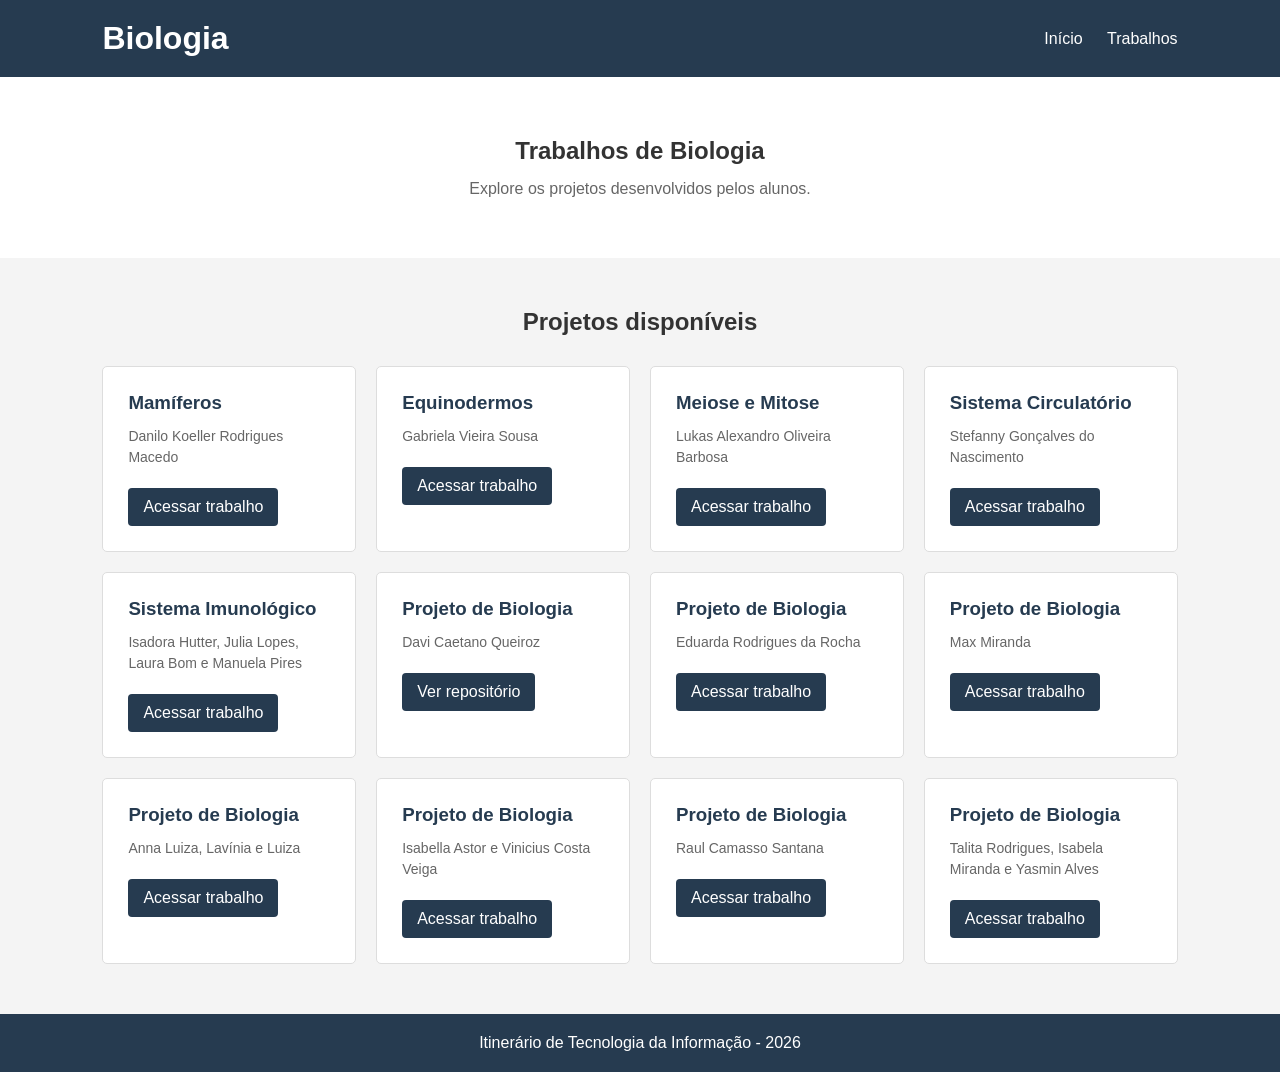
==== biologia.html @ bcb8fa66 "Atualiza projeto do site" ====
<!DOCTYPE html>
<html lang="pt-br">
<head>
    <meta charset="UTF-8">
    <meta name="viewport" content="width=device-width, initial-scale=1.0">
    <title>Biologia | Itinerário de TI</title>
    <link rel="stylesheet" href="css/biologia.css">
</head>

<body>

<header>
    <h1>Biologia</h1>
    <nav>
        <a href="index.html">Início</a>
        <a href="#trabalhos">Trabalhos</a>
    </nav>
</header>

<main>

    <section class="introducao">
        <h2>Trabalhos de Biologia</h2>
        <p>Explore os projetos desenvolvidos pelos alunos.</p>
    </section>

    <section class="trabalhos" id="trabalhos">

        <h2>Projetos disponíveis</h2>

        <div class="container">

            <div class="card">
                <h3>Mamíferos</h3>
                <p>Danilo Koeller Rodrigues Macedo</p>
                <a href="https://08dkrm.github.io/mamiferos/" target="_blank">Acessar trabalho</a>
            </div>

            <div class="card">
                <h3>Equinodermos</h3>
                <p>Gabriela Vieira Sousa</p>
                <a href="https://gabrivs9.github.io/site-equinodermos/" target="_blank">Acessar trabalho</a>
            </div>

            <div class="card">
                <h3>Meiose e Mitose</h3>
                <p>Lukas Alexandro Oliveira Barbosa</p>
                <a href="https://luk4soliveira.github.io/meiose-e-mitose/" target="_blank">Acessar trabalho</a>
            </div>

            <div class="card">
                <h3>Sistema Circulatório</h3>
                <p>Stefanny Gonçalves do Nascimento</p>
                <a href="https://fuscapreto241.github.io/Sistema-Circulatorio/" target="_blank">Acessar trabalho</a>
            </div>

            <div class="card">
                <h3>Sistema Imunológico</h3>
                <p>Isadora Hutter, Julia Lopes, Laura Bom e Manuela Pires</p>
                <a href="https://nbom56794-tech.github.io/Trabalho-do-sistema-imunologico/" target="_blank">Acessar trabalho</a>
            </div>

            <div class="card">
                <h3>Projeto de Biologia</h3>
                <p>Davi Caetano Queiroz</p>
                <a href="https://github.com/daviqueirozsl67-gif/site-de-biologia" target="_blank">Ver repositório</a>
            </div>

            <div class="card">
                <h3>Projeto de Biologia</h3>
                <p>Eduarda Rodrigues da Rocha</p>
                <a href="https://eduardarodriguesrocha01-sudo.github.io/betobio/index.html" target="_blank">Acessar trabalho</a>
            </div>

            <div class="card">
                <h3>Projeto de Biologia</h3>
                <p>Max Miranda</p>
                <a href="https://nightlivs.github.io/pgbio/" target="_blank">Acessar trabalho</a>
            </div>

            <div class="card">
                <h3>Projeto de Biologia</h3>
                <p>Anna Luiza, Lavínia e Luiza</p>
                <a href="https://annafreitas1605.github.io/site-de-biologia/" target="_blank">Acessar trabalho</a>
            </div>

            <div class="card">
                <h3>Projeto de Biologia</h3>
                <p>Isabella Astor e Vinicius Costa Veiga</p>
                <a href="https://vei-golas.github.io/Site-de-Biologia/" target="_blank">Acessar trabalho</a>
            </div>

            <div class="card">
                <h3>Projeto de Biologia</h3>
                <p>Raul Camasso Santana</p>
                <a href="https://raulcamassos-code.github.io/site-biologia/" target="_blank">Acessar trabalho</a>
            </div>

            <div class="card">
                <h3>Projeto de Biologia</h3>
                <p>Talita Rodrigues, Isabela Miranda e Yasmin Alves</p>
                <a href="https://alvesferreirayasmin4-beep.github.io/site-de-biologia/" target="_blank">Acessar trabalho</a>
            </div>

        </div>
    </section>

</main>

<footer>
    <p>Itinerário de Tecnologia da Informação - 2026</p>
</footer>

</body>
</html>
---- css/biologia.css ----
* {
    margin: 0;
    padding: 0;
    box-sizing: border-box;
}

body {
    font-family: Arial, sans-serif;
    background: #f4f4f4;
    color: #333;
}

header {
    background: #263b50;
    color: white;
    padding: 20px 8%;
    display: flex;
    justify-content: space-between;
    align-items: center;
}

nav a {
    color: white;
    text-decoration: none;
    margin-left: 20px;
}

nav a:hover {
    color: #a8d5b5;
}

.introducao {
    background: white;
    text-align: center;
    padding: 60px 20px;
}

.introducao h2 {
    margin-bottom: 15px;
}

.introducao p {
    color: #666;
}

.trabalhos {
    padding: 50px 8%;
}

.trabalhos > h2 {
    text-align: center;
    margin-bottom: 30px;
}

.container {
    display: grid;
    grid-template-columns: repeat(auto-fit, minmax(250px, 1fr));
    gap: 20px;
}

.card {
    position: relative;
    overflow: hidden;
    background: white;
    padding: 25px;
    border: 1px solid #ddd;
    border-radius: 5px;
    transition: 0.3s ease;
}

/* Sobreposição */
.card::before {
    content: "";
    position: absolute;
    left: 0;
    top: 0;
    width: 100%;
    height: 4px;
    background: #47865c;
    transform: scaleX(0);
    transform-origin: left;
    transition: 0.3s ease;
}

.card:hover {
    transform: translateY(-5px);
    box-shadow: 0 6px 15px rgba(0, 0, 0, 0.12);
}

.card:hover::before {
    transform: scaleX(1);
}

.card h3 {
    margin-bottom: 12px;
    color: #263b50;
}

.card p {
    font-size: 14px;
    color: #666;
    line-height: 1.5;
    margin-bottom: 20px;
}

.card a {
    display: inline-block;
    background: #263b50;
    color: white;
    padding: 10px 15px;
    border-radius: 4px;
    text-decoration: none;
    transition: 0.3s;
}

.card a:hover {
    background: #47865c;
    transform: translateY(-2px);
}

footer {
    background: #263b50;
    color: white;
    padding: 20px;
    text-align: center;
}

@media (max-width: 600px) {
    header {
        flex-direction: column;
        gap: 15px;
    }

    nav a {
        margin: 0 8px;
    }
}
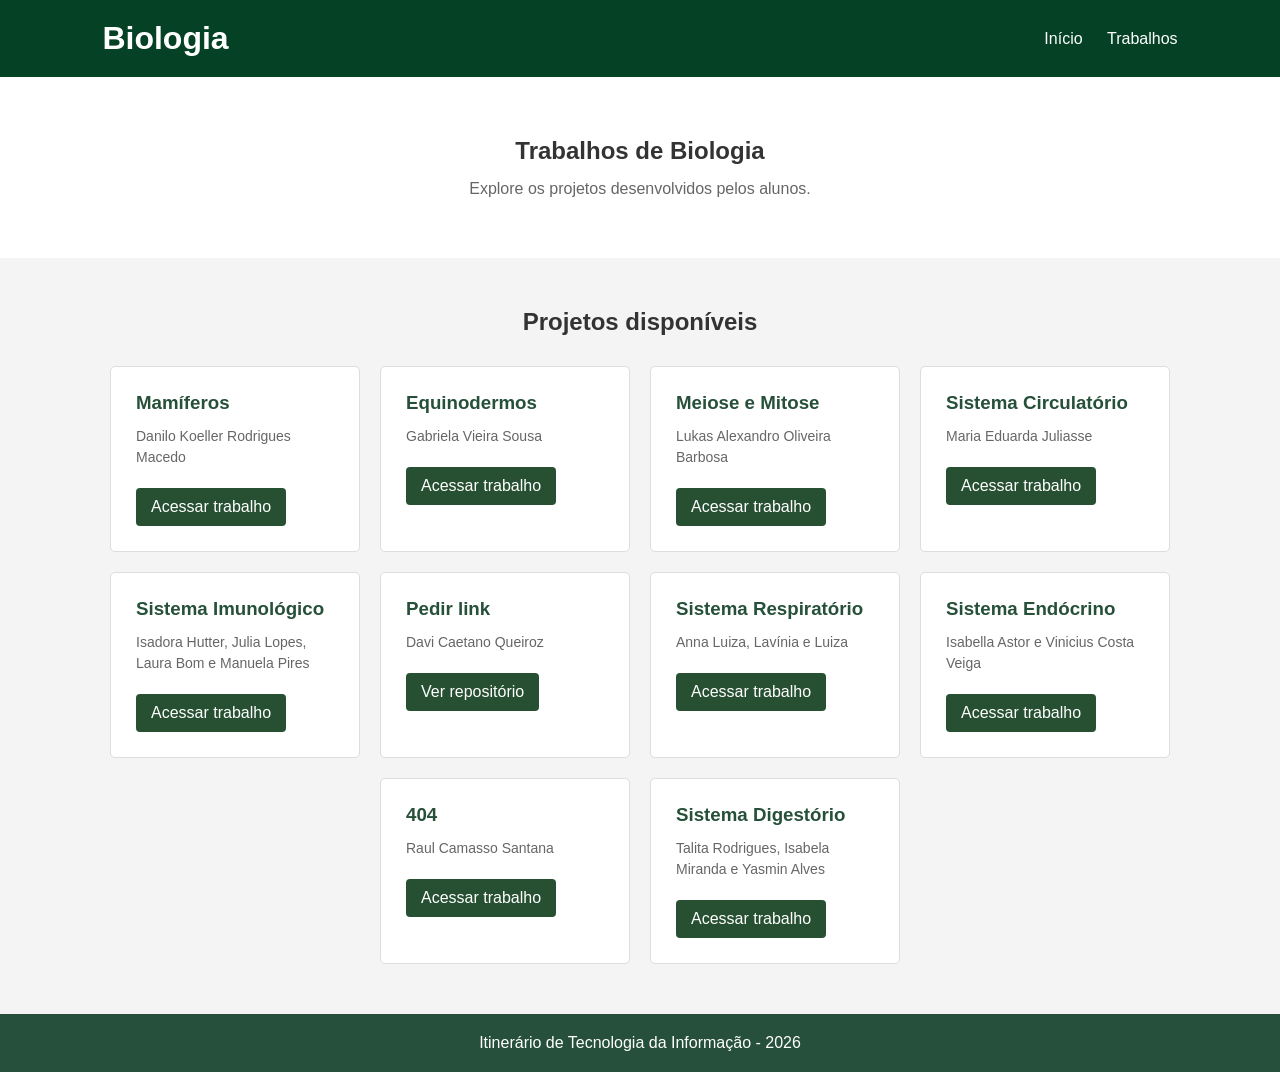
==== commit 336b5caa: "16/11" ====
--- a/biologia.html
+++ b/biologia.html
@@ -51,7 +51,7 @@
 
             <div class="card">
                 <h3>Sistema Circulatório</h3>
-                <p>Stefanny Gonçalves do Nascimento</p>
+                <p>Maria Eduarda Juliasse</p>
                 <a href="https://fuscapreto241.github.io/Sistema-Circulatorio/" target="_blank">Acessar trabalho</a>
             </div>
 
@@ -62,43 +62,34 @@
             </div>
 
             <div class="card">
-                <h3>Projeto de Biologia</h3>
+                <h3>Pedir link</h3>
                 <p>Davi Caetano Queiroz</p>
                 <a href="https://github.com/daviqueirozsl67-gif/site-de-biologia" target="_blank">Ver repositório</a>
             </div>
 
-            <div class="card">
-                <h3>Projeto de Biologia</h3>
-                <p>Eduarda Rodrigues da Rocha</p>
-                <a href="https://eduardarodriguesrocha01-sudo.github.io/betobio/index.html" target="_blank">Acessar trabalho</a>
-            </div>
 
             <div class="card">
-                <h3>Projeto de Biologia</h3>
-                <p>Max Miranda</p>
-                <a href="https://nightlivs.github.io/pgbio/" target="_blank">Acessar trabalho</a>
-            </div>
-
-            <div class="card">
-                <h3>Projeto de Biologia</h3>
+                <h3>Sistema Respiratório</h3>
                 <p>Anna Luiza, Lavínia e Luiza</p>
                 <a href="https://annafreitas1605.github.io/site-de-biologia/" target="_blank">Acessar trabalho</a>
             </div>
 
             <div class="card">
-                <h3>Projeto de Biologia</h3>
+                <h3>Sistema Endócrino</h3>
                 <p>Isabella Astor e Vinicius Costa Veiga</p>
                 <a href="https://vei-golas.github.io/Site-de-Biologia/" target="_blank">Acessar trabalho</a>
             </div>
 
             <div class="card">
-                <h3>Projeto de Biologia</h3>
+                <h3>404</h3>
                 <p>Raul Camasso Santana</p>
                 <a href="https://raulcamassos-code.github.io/site-biologia/" target="_blank">Acessar trabalho</a>
             </div>
 
             <div class="card">
-                <h3>Projeto de Biologia</h3>
+                <h3>
+                    Sistema Digestório
+                </h3>
                 <p>Talita Rodrigues, Isabela Miranda e Yasmin Alves</p>
                 <a href="https://alvesferreirayasmin4-beep.github.io/site-de-biologia/" target="_blank">Acessar trabalho</a>
             </div>
--- a/css/biologia.css
+++ b/css/biologia.css
@@ -4,7 +4,9 @@
     padding: 0;
     box-sizing: border-box;
 }
-
+html{
+    scroll-behavior: smooth;
+}
 body {
     font-family: Arial, sans-serif;
     background: #f4f4f4;
@@ -12,7 +14,7 @@
 }
 
 header {
-    background: #263b50;
+    background: #054225;
     color: white;
     padding: 20px 8%;
     display: flex;
@@ -27,7 +29,7 @@
 }
 
 nav a:hover {
-    color: #a8d5b5;
+    color: #296d3c;
 }
 
 .introducao {
@@ -54,18 +56,25 @@
 }
 
 .container {
-    display: grid;
-    grid-template-columns: repeat(auto-fit, minmax(250px, 1fr));
+    display: flex;
+    flex-wrap: wrap;
+    justify-content: center;
     gap: 20px;
 }
 
 .card {
     position: relative;
     overflow: hidden;
+
+
     background: white;
     padding: 25px;
+
     border: 1px solid #ddd;
     border-radius: 5px;
+
+    flex: 0 1 250px;
+
     transition: 0.3s ease;
 }
 
@@ -77,13 +86,14 @@
     top: 0;
     width: 100%;
     height: 4px;
-    background: #47865c;
+    background: #03561f;
     transform: scaleX(0);
     transform-origin: left;
     transition: 0.3s ease;
 }
 
 .card:hover {
+    background-color: #0bff4c76;
     transform: translateY(-5px);
     box-shadow: 0 6px 15px rgba(0, 0, 0, 0.12);
 }
@@ -94,7 +104,7 @@
 
 .card h3 {
     margin-bottom: 12px;
-    color: #263b50;
+    color: #26503a;
 }
 
 .card p {
@@ -106,7 +116,7 @@
 
 .card a {
     display: inline-block;
-    background: #263b50;
+    background: #265031;
     color: white;
     padding: 10px 15px;
     border-radius: 4px;
@@ -120,7 +130,7 @@
 }
 
 footer {
-    background: #263b50;
+    background: #26503c;
     color: white;
     padding: 20px;
     text-align: center;
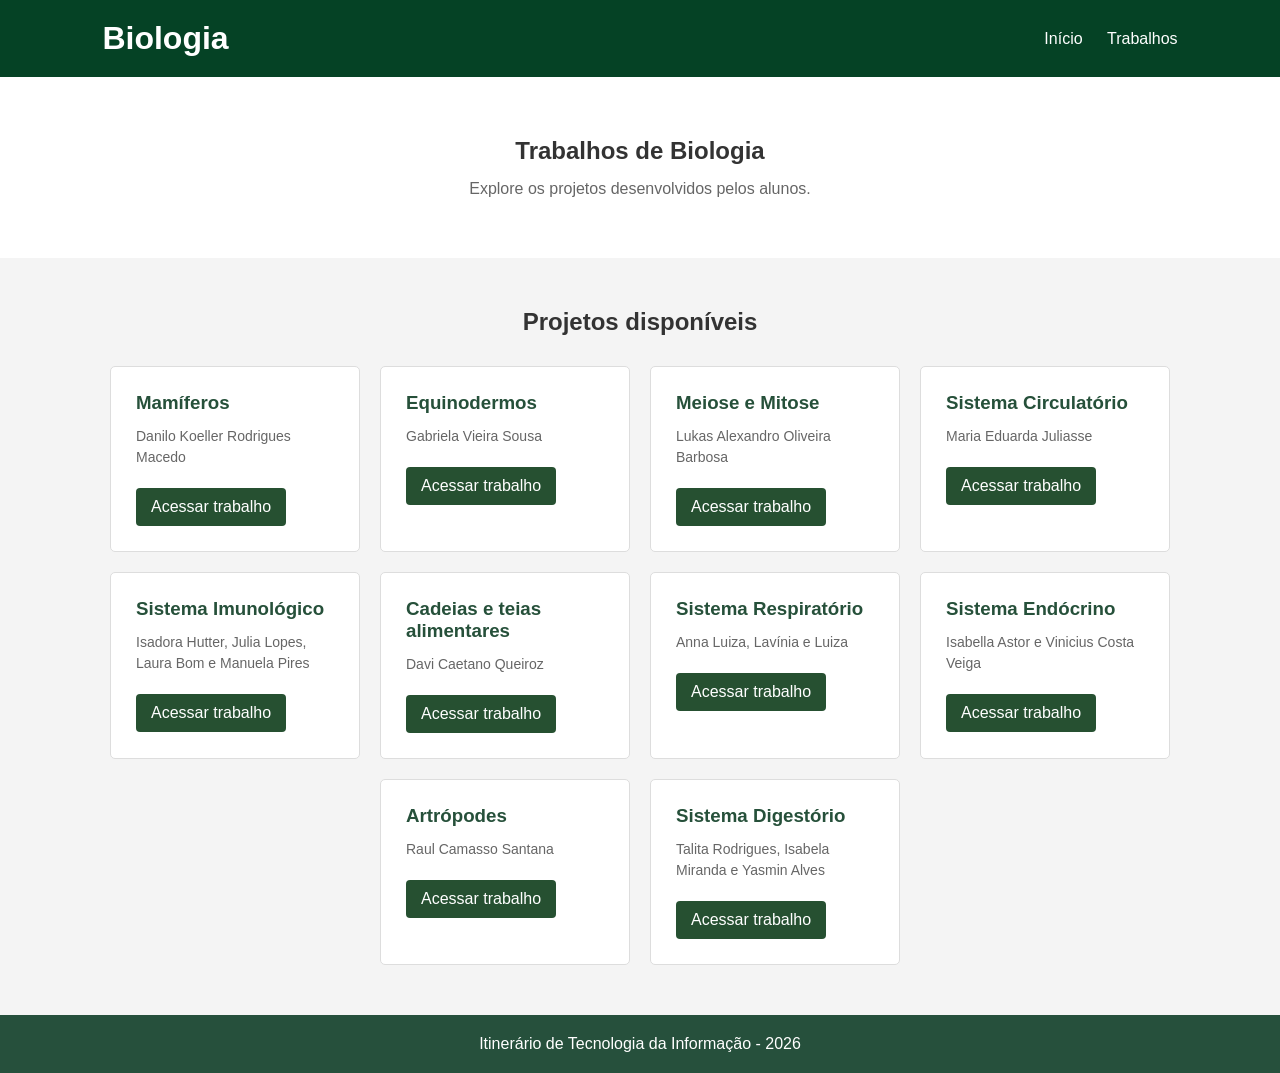
==== commit c74bb48a: "17/11" ====
--- a/biologia.html
+++ b/biologia.html
@@ -6,6 +6,7 @@
     <meta name="viewport" content="width=device-width, initial-scale=1.0">
     <title>Biologia | Itinerário de TI</title>
     <link rel="stylesheet" href="css/biologia.css">
+    <link rel="shortcut icon" href="imagens/favicon.png" type="image/x-icon">
 </head>
 
 <body>
@@ -62,9 +63,9 @@
             </div>
 
             <div class="card">
-                <h3>Pedir link</h3>
+                <h3>Cadeias e teias alimentares</h3>
                 <p>Davi Caetano Queiroz</p>
-                <a href="https://github.com/daviqueirozsl67-gif/site-de-biologia" target="_blank">Ver repositório</a>
+                <a href="https://daviqueirozsl67-gif.github.io/site-de-biologia/" target="_blank">Acessar trabalho</a>
             </div>
 
 
@@ -81,9 +82,9 @@
             </div>
 
             <div class="card">
-                <h3>404</h3>
+                <h3>Artrópodes</h3>
                 <p>Raul Camasso Santana</p>
-                <a href="https://raulcamassos-code.github.io/site-biologia/" target="_blank">Acessar trabalho</a>
+                <a href="https://raulcamassos-code.github.io/site-de-artropodes/index.html" target="_blank">Acessar trabalho</a>
             </div>
 
             <div class="card">
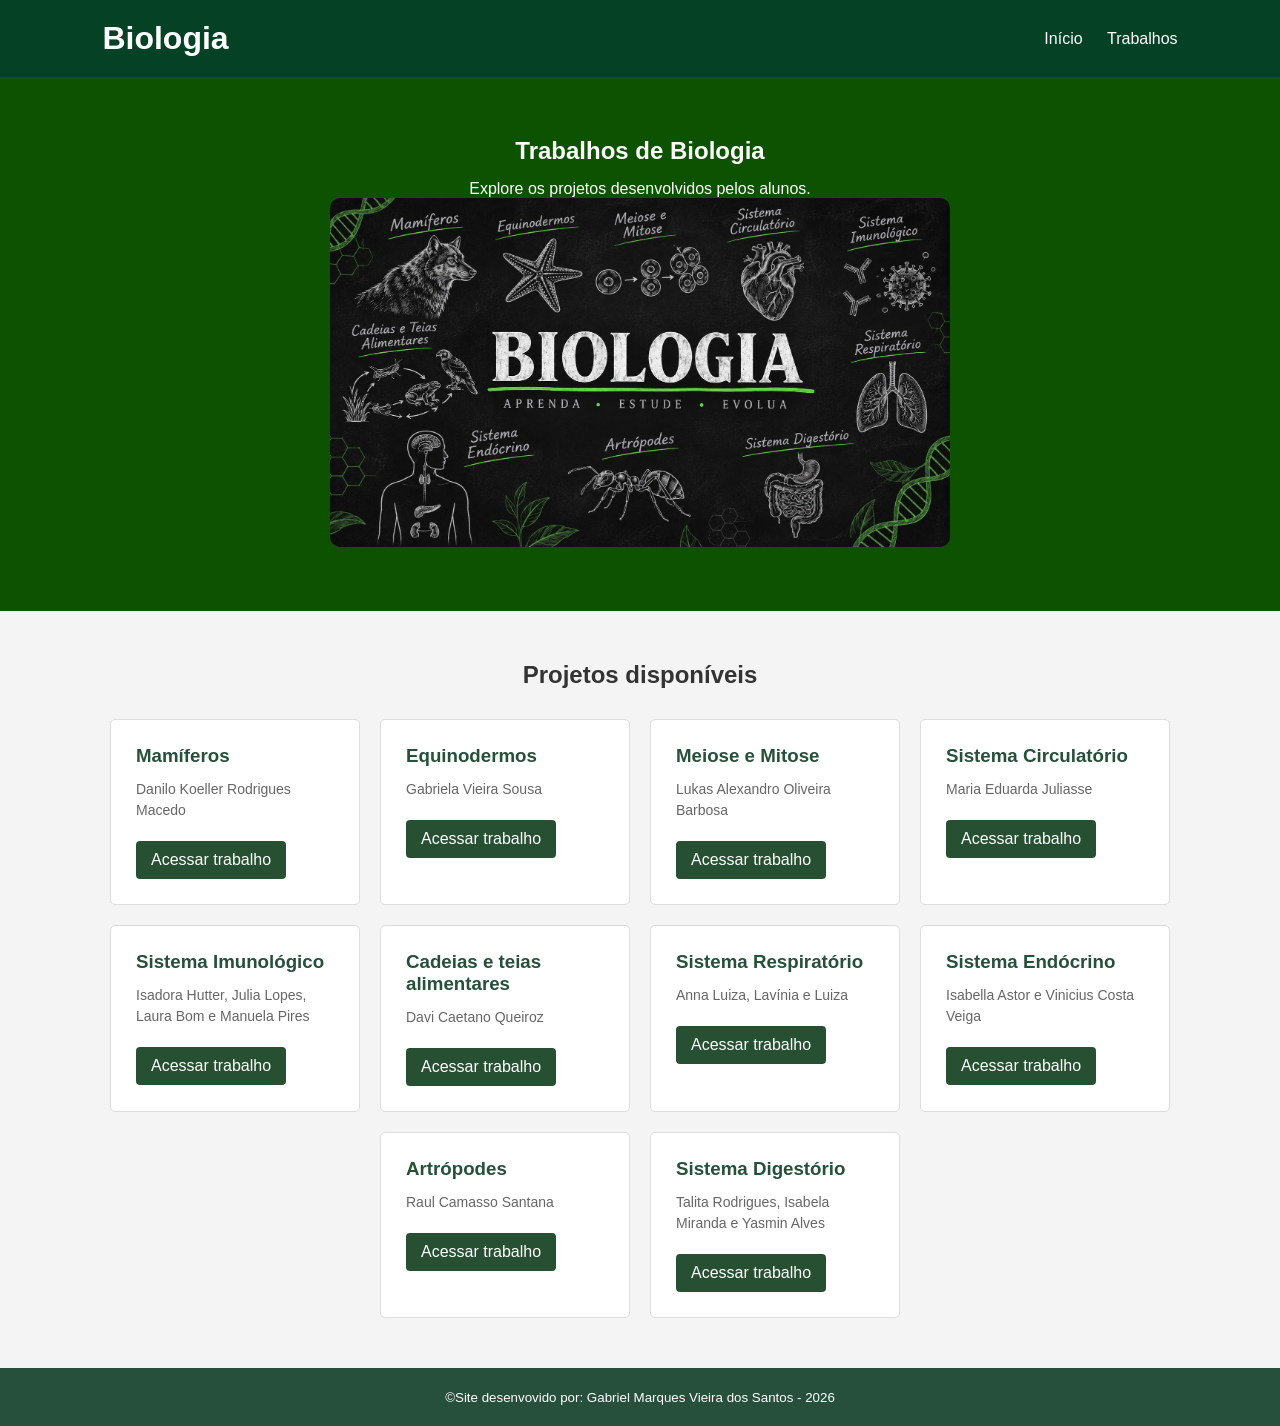
==== commit 849ee2b6: "23/11 12:08" ====
--- a/biologia.html
+++ b/biologia.html
@@ -24,6 +24,9 @@
     <section class="introducao">
         <h2>Trabalhos de Biologia</h2>
         <p>Explore os projetos desenvolvidos pelos alunos.</p>
+        <div class="biologia">
+            <img src="imagens/Infográfico de Biologia em Chalkboard.png" alt="introdução biologia">
+        </div>
     </section>
 
     <section class="trabalhos" id="trabalhos">
@@ -101,7 +104,7 @@
 </main>
 
 <footer>
-    <p>Itinerário de Tecnologia da Informação - 2026</p>
+     <small>&copy;Site desenvovido por: Gabriel Marques Vieira dos Santos - 2026</small>
 </footer>
 
 </body>
--- a/css/biologia.css
+++ b/css/biologia.css
@@ -33,17 +33,24 @@
 }
 
 .introducao {
-    background: white;
+    background:  rgb(13, 82, 1);;
     text-align: center;
     padding: 60px 20px;
+}
+.biologia img{
+    width: 50%;
+    height: auto;
+    object-fit: cover;
+    border-radius: 10px;
 }
 
 .introducao h2 {
     margin-bottom: 15px;
+    color: white;
 }
 
 .introducao p {
-    color: #666;
+    color: #ffffff;
 }
 
 .trabalhos {
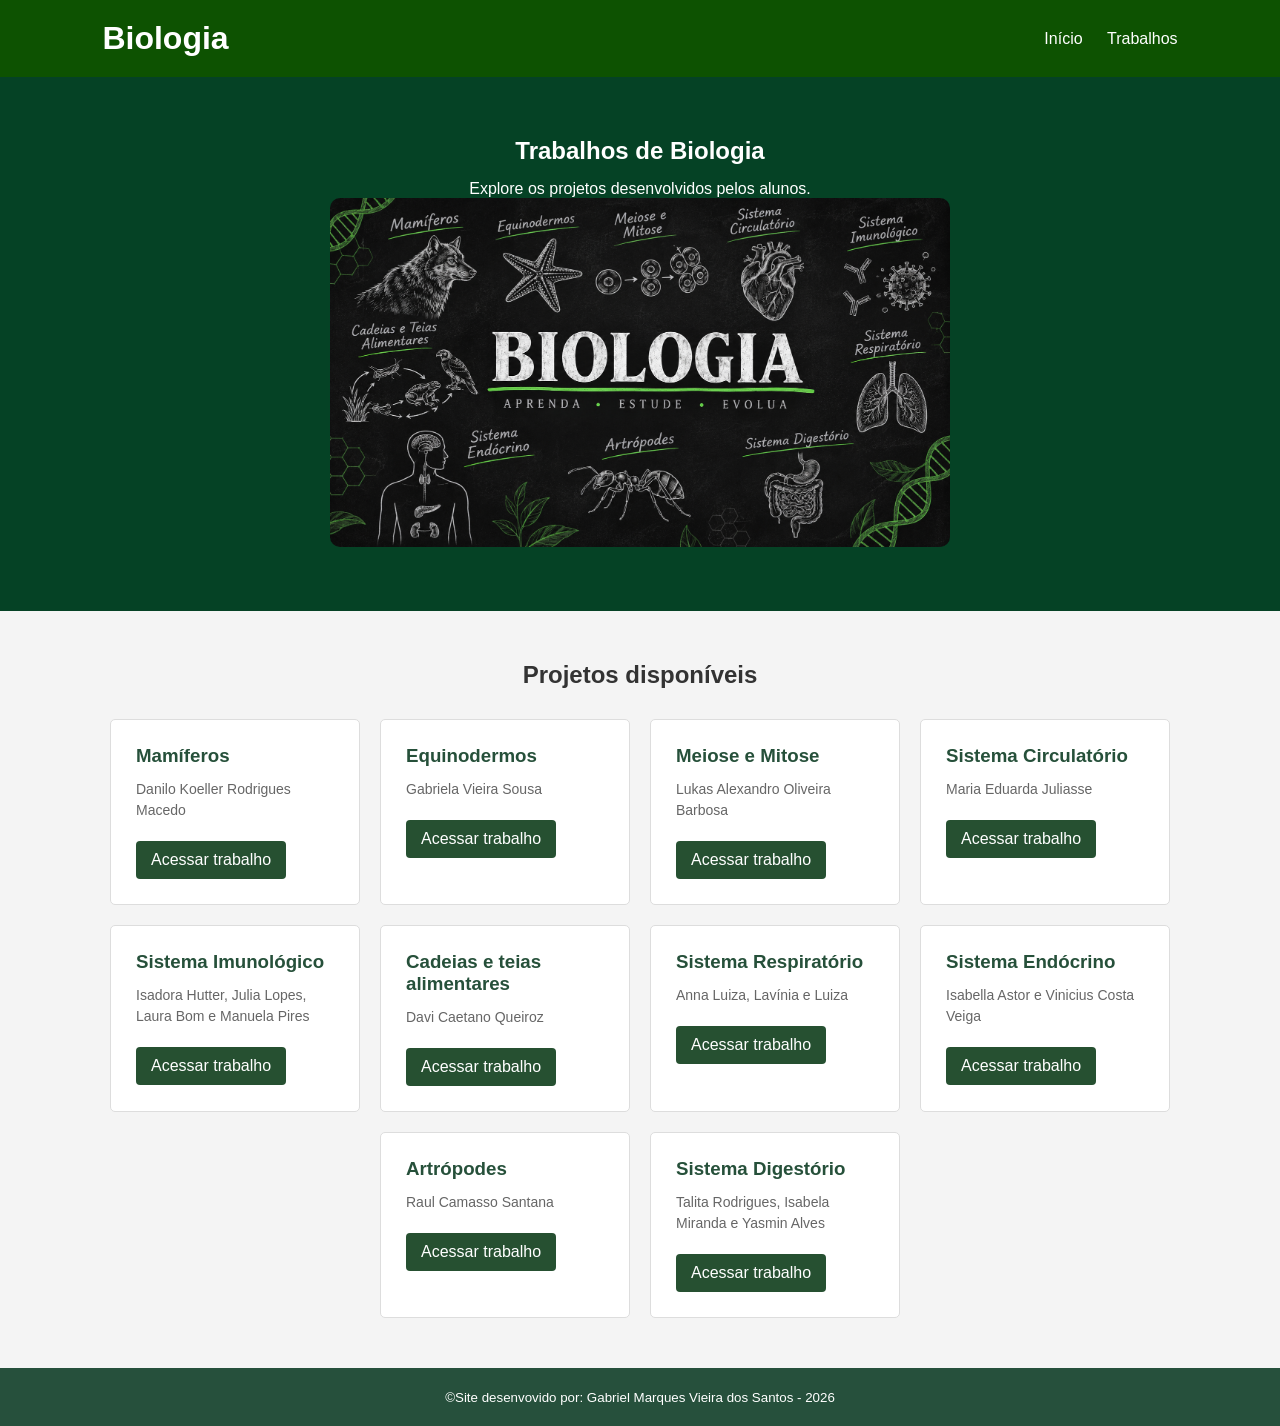
==== commit 14de43de: "24/11 01:51" ====
--- a/biologia.html
+++ b/biologia.html
@@ -38,56 +38,56 @@
             <div class="card">
                 <h3>Mamíferos</h3>
                 <p>Danilo Koeller Rodrigues Macedo</p>
-                <a href="https://08dkrm.github.io/mamiferos/" target="_blank">Acessar trabalho</a>
+                <a href="https://08dkrm.github.io/mamiferos/" target="_self">Acessar trabalho</a>
             </div>
 
             <div class="card">
                 <h3>Equinodermos</h3>
                 <p>Gabriela Vieira Sousa</p>
-                <a href="https://gabrivs9.github.io/site-equinodermos/" target="_blank">Acessar trabalho</a>
+                <a href="https://gabrivs9.github.io/site-equinodermos/" target="_self">Acessar trabalho</a>
             </div>
 
             <div class="card">
                 <h3>Meiose e Mitose</h3>
                 <p>Lukas Alexandro Oliveira Barbosa</p>
-                <a href="https://luk4soliveira.github.io/meiose-e-mitose/" target="_blank">Acessar trabalho</a>
+                <a href="https://luk4soliveira.github.io/meiose-e-mitose/" target="_self">Acessar trabalho</a>
             </div>
 
             <div class="card">
                 <h3>Sistema Circulatório</h3>
                 <p>Maria Eduarda Juliasse</p>
-                <a href="https://fuscapreto241.github.io/Sistema-Circulatorio/" target="_blank">Acessar trabalho</a>
+                <a href="https://fuscapreto241.github.io/Sistema-Circulatorio/" target="_self">Acessar trabalho</a>
             </div>
 
             <div class="card">
                 <h3>Sistema Imunológico</h3>
                 <p>Isadora Hutter, Julia Lopes, Laura Bom e Manuela Pires</p>
-                <a href="https://nbom56794-tech.github.io/Trabalho-do-sistema-imunologico/" target="_blank">Acessar trabalho</a>
+                <a href="https://nbom56794-tech.github.io/Trabalho-do-sistema-imunologico/" target="_self">Acessar trabalho</a>
             </div>
 
             <div class="card">
                 <h3>Cadeias e teias alimentares</h3>
                 <p>Davi Caetano Queiroz</p>
-                <a href="https://daviqueirozsl67-gif.github.io/site-de-biologia/" target="_blank">Acessar trabalho</a>
+                <a href="https://daviqueirozsl67-gif.github.io/site-de-biologia/" target="_self">Acessar trabalho</a>
             </div>
 
 
             <div class="card">
                 <h3>Sistema Respiratório</h3>
                 <p>Anna Luiza, Lavínia e Luiza</p>
-                <a href="https://annafreitas1605.github.io/site-de-biologia/" target="_blank">Acessar trabalho</a>
+                <a href="https://annafreitas1605.github.io/site-de-biologia/" target="_self">Acessar trabalho</a>
             </div>
 
             <div class="card">
                 <h3>Sistema Endócrino</h3>
                 <p>Isabella Astor e Vinicius Costa Veiga</p>
-                <a href="https://vei-golas.github.io/Site-de-Biologia/" target="_blank">Acessar trabalho</a>
+                <a href="https://vei-golas.github.io/Site-de-Biologia/" target="_self">Acessar trabalho</a>
             </div>
 
             <div class="card">
                 <h3>Artrópodes</h3>
                 <p>Raul Camasso Santana</p>
-                <a href="https://raulcamassos-code.github.io/site-de-artropodes/index.html" target="_blank">Acessar trabalho</a>
+                <a href="https://raulcamassos-code.github.io/site-de-artropodes/index.html" target="_self">Acessar trabalho</a>
             </div>
 
             <div class="card">
@@ -95,7 +95,7 @@
                     Sistema Digestório
                 </h3>
                 <p>Talita Rodrigues, Isabela Miranda e Yasmin Alves</p>
-                <a href="https://alvesferreirayasmin4-beep.github.io/site-de-biologia/" target="_blank">Acessar trabalho</a>
+                <a href="https://alvesferreirayasmin4-beep.github.io/site-de-biologia/" target="_self">Acessar trabalho</a>
             </div>
 
         </div>
--- a/css/biologia.css
+++ b/css/biologia.css
@@ -14,7 +14,7 @@
 }
 
 header {
-    background: #054225;
+    background: rgb(13, 82, 1);
     color: white;
     padding: 20px 8%;
     display: flex;
@@ -33,7 +33,7 @@
 }
 
 .introducao {
-    background:  rgb(13, 82, 1);;
+    background:  #054225;
     text-align: center;
     padding: 60px 20px;
 }
